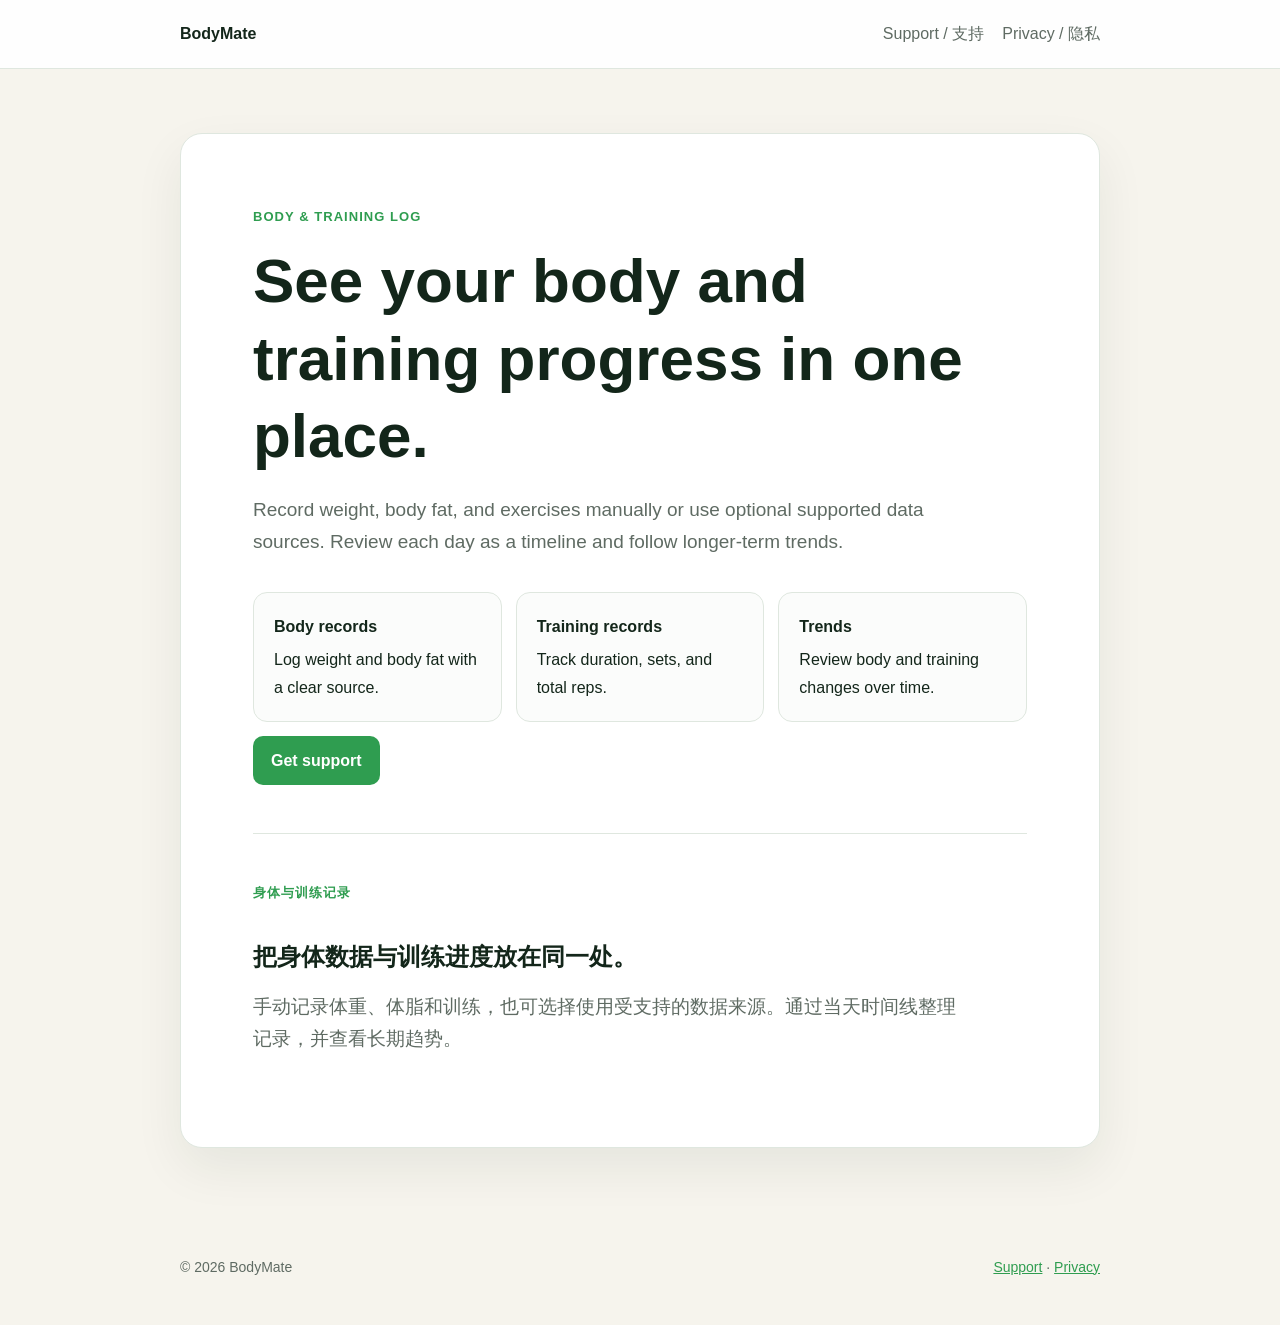
==== index.html @ 23cf4075 "docs: publish BodyMate support site" ====
<!doctype html>
<html lang="en">
<head>
  <meta charset="utf-8">
  <meta name="viewport" content="width=device-width, initial-scale=1">
  <meta name="description" content="BodyMate brings body measurements and training records together in one clear timeline.">
  <title>BodyMate — Body & Training Log</title>
  <link rel="stylesheet" href="styles.css">
</head>
<body>
  <header><nav class="shell"><a class="brand" href="./">BodyMate</a><div class="links"><a href="support/">Support / 支持</a><a href="privacy/">Privacy / 隐私</a></div></nav></header>
  <main class="shell">
    <section class="hero">
      <div class="eyebrow">Body &amp; Training Log</div>
      <h1>See your body and training progress in one place.</h1>
      <p class="lead">Record weight, body fat, and exercises manually or use optional supported data sources. Review each day as a timeline and follow longer-term trends.</p>
      <div class="feature-grid">
        <div class="feature"><strong>Body records</strong><span>Log weight and body fat with a clear source.</span></div>
        <div class="feature"><strong>Training records</strong><span>Track duration, sets, and total reps.</span></div>
        <div class="feature"><strong>Trends</strong><span>Review body and training changes over time.</span></div>
      </div>
      <a class="button" href="support/">Get support</a>
      <hr class="divider">
      <div class="eyebrow">身体与训练记录</div>
      <h2>把身体数据与训练进度放在同一处。</h2>
      <p class="lead">手动记录体重、体脂和训练，也可选择使用受支持的数据来源。通过当天时间线整理记录，并查看长期趋势。</p>
    </section>
  </main>
  <footer><div class="shell"><span>© 2026 BodyMate</span><span><a href="support/">Support</a> · <a href="privacy/">Privacy</a></span></div></footer>
</body>
</html>
---- styles.css ----
:root {
  color-scheme: light;
  --bg: #f6f4ed;
  --surface: #ffffff;
  --ink: #13261a;
  --muted: #5f6b63;
  --line: #dfe7df;
  --accent: #2f9d50;
  --accent-soft: #edf8ef;
}

* { box-sizing: border-box; }

body {
  margin: 0;
  background: var(--bg);
  color: var(--ink);
  font-family: -apple-system, BlinkMacSystemFont, "SF Pro Text", "PingFang SC", "Helvetica Neue", Arial, sans-serif;
  line-height: 1.7;
}

a { color: var(--accent); }

.shell {
  width: min(920px, calc(100% - 36px));
  margin: 0 auto;
}

header {
  border-bottom: 1px solid var(--line);
  background: rgba(255, 255, 255, .92);
}

nav {
  display: flex;
  align-items: center;
  justify-content: space-between;
  min-height: 68px;
  gap: 24px;
}

.brand {
  color: var(--ink);
  font-weight: 750;
  text-decoration: none;
}

.links { display: flex; gap: 18px; }
.links a { color: var(--muted); text-decoration: none; }
main { padding: 64px 0 80px; }

.hero, .card {
  border: 1px solid var(--line);
  border-radius: 22px;
  background: var(--surface);
  box-shadow: 0 20px 50px rgba(19, 38, 26, .07);
}

.hero { padding: clamp(34px, 7vw, 72px); }
.card { padding: clamp(26px, 5vw, 48px); }
.eyebrow { color: var(--accent); font-size: 13px; font-weight: 750; letter-spacing: .08em; text-transform: uppercase; }
h1, h2, h3 { line-height: 1.25; }
h1 { margin: 14px 0 18px; font-size: clamp(36px, 7vw, 62px); }
h2 { margin: 38px 0 12px; font-size: 24px; }
h3 { margin: 28px 0 8px; font-size: 18px; }
p, li { color: var(--muted); }
.lead { max-width: 710px; font-size: 19px; }

.feature-grid {
  display: grid;
  grid-template-columns: repeat(3, 1fr);
  gap: 14px;
  margin-top: 34px;
}

.feature { border: 1px solid var(--line); border-radius: 14px; background: #fbfcfb; padding: 20px; }
.feature strong { display: block; margin-bottom: 6px; }
.notice { margin: 24px 0; border-left: 4px solid var(--accent); border-radius: 10px; background: var(--accent-soft); padding: 16px 18px; }
.button { display: inline-block; margin-top: 14px; border-radius: 10px; background: var(--accent); color: white; font-weight: 650; padding: 11px 18px; text-decoration: none; }
.divider { margin: 48px 0; border: 0; border-top: 1px solid var(--line); }
footer { padding: 28px 0 46px; color: var(--muted); font-size: 14px; }
footer .shell { display: flex; justify-content: space-between; gap: 18px; flex-wrap: wrap; }

@media (max-width: 720px) {
  .feature-grid { grid-template-columns: 1fr; }
  nav { align-items: flex-start; flex-direction: column; padding: 16px 0; }
}
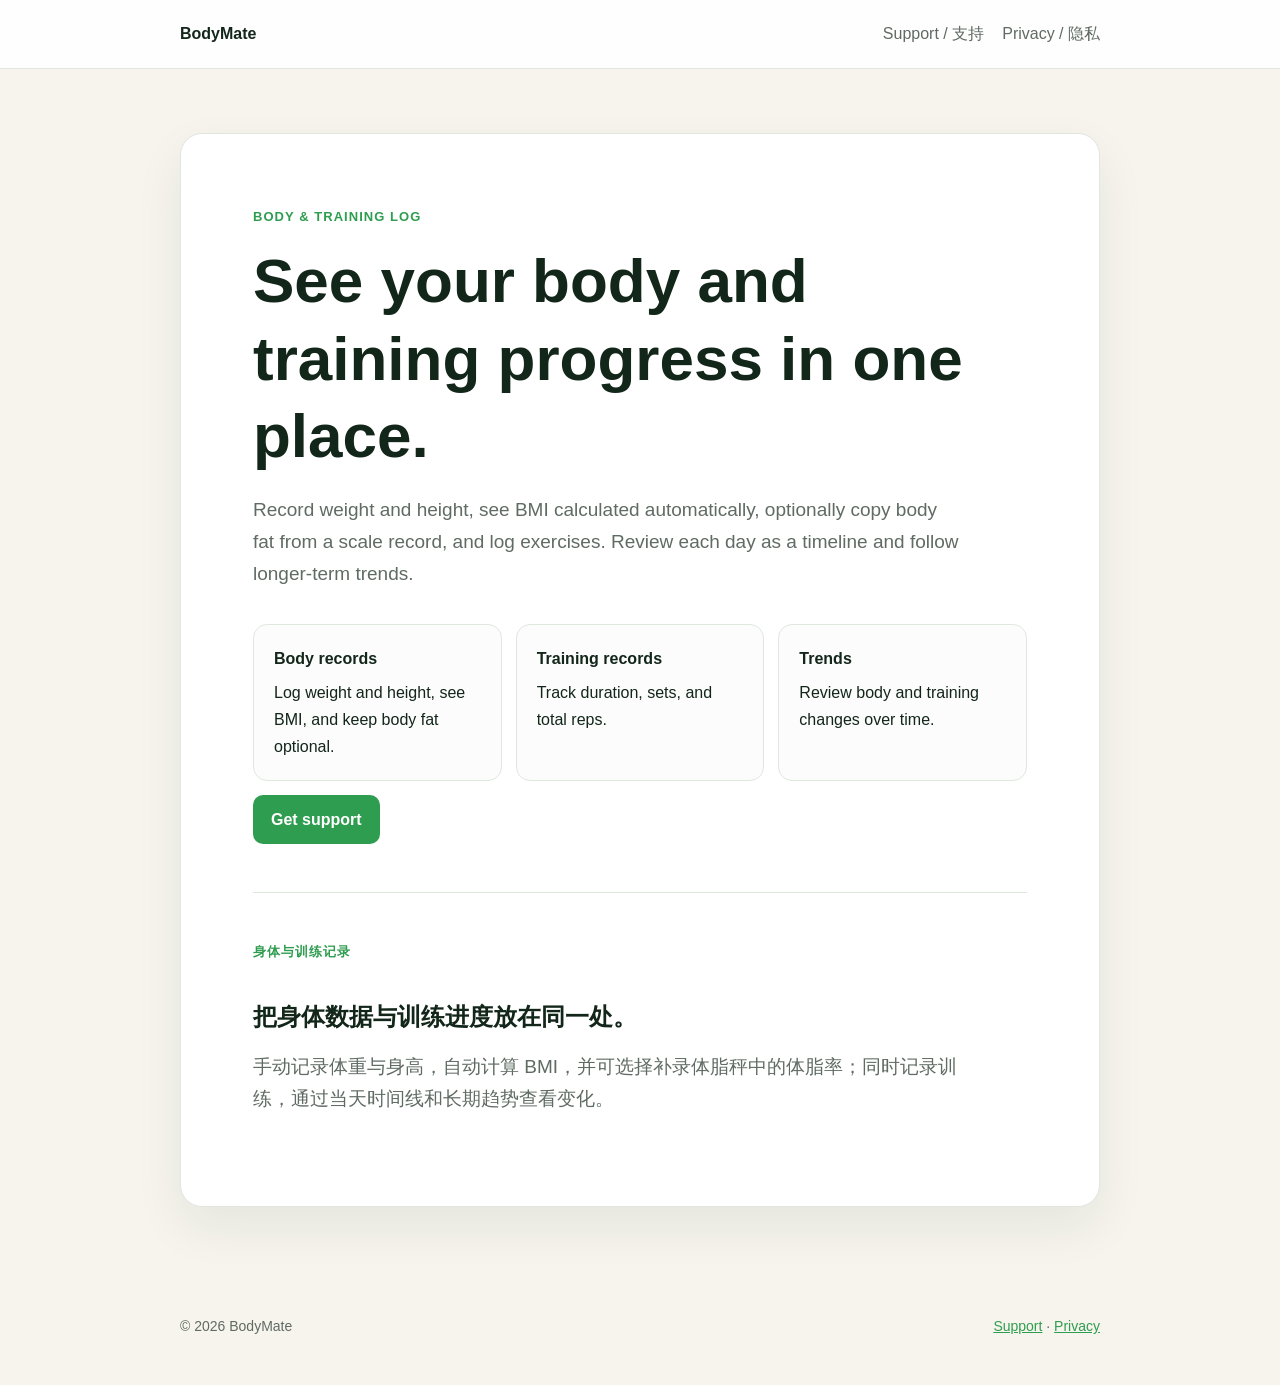
==== commit e040d77a: "docs: update BodyMate manual entry details" ====
--- a/index.html
+++ b/index.html
@@ -13,9 +13,9 @@
     <section class="hero">
       <div class="eyebrow">Body &amp; Training Log</div>
       <h1>See your body and training progress in one place.</h1>
-      <p class="lead">Record weight, body fat, and exercises manually or use optional supported data sources. Review each day as a timeline and follow longer-term trends.</p>
+      <p class="lead">Record weight and height, see BMI calculated automatically, optionally copy body fat from a scale record, and log exercises. Review each day as a timeline and follow longer-term trends.</p>
       <div class="feature-grid">
-        <div class="feature"><strong>Body records</strong><span>Log weight and body fat with a clear source.</span></div>
+        <div class="feature"><strong>Body records</strong><span>Log weight and height, see BMI, and keep body fat optional.</span></div>
         <div class="feature"><strong>Training records</strong><span>Track duration, sets, and total reps.</span></div>
         <div class="feature"><strong>Trends</strong><span>Review body and training changes over time.</span></div>
       </div>
@@ -23,7 +23,7 @@
       <hr class="divider">
       <div class="eyebrow">身体与训练记录</div>
       <h2>把身体数据与训练进度放在同一处。</h2>
-      <p class="lead">手动记录体重、体脂和训练，也可选择使用受支持的数据来源。通过当天时间线整理记录，并查看长期趋势。</p>
+      <p class="lead">手动记录体重与身高，自动计算 BMI，并可选择补录体脂秤中的体脂率；同时记录训练，通过当天时间线和长期趋势查看变化。</p>
     </section>
   </main>
   <footer><div class="shell"><span>© 2026 BodyMate</span><span><a href="support/">Support</a> · <a href="privacy/">Privacy</a></span></div></footer>
